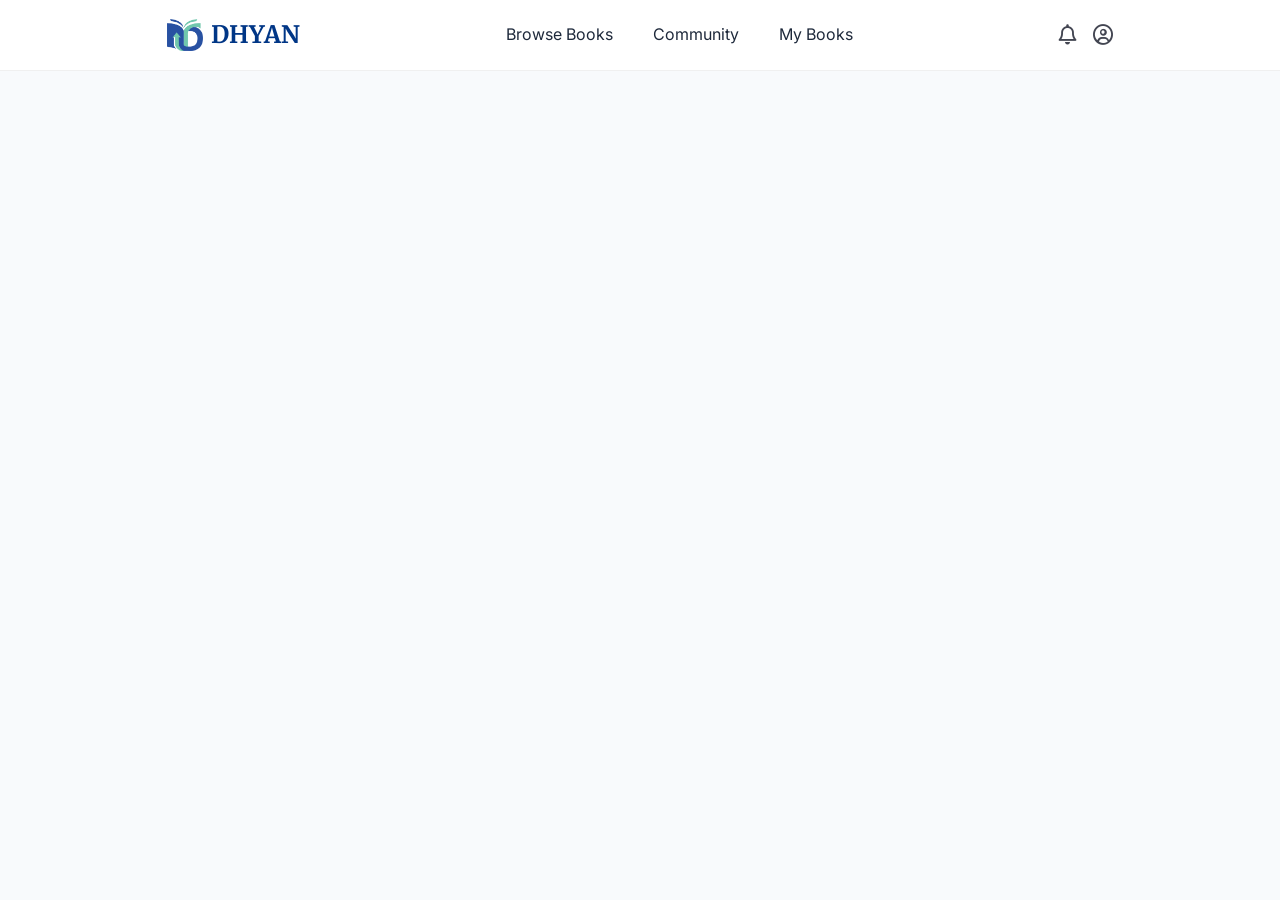
==== pages/index.html @ 80989e43 "created nav bar" ====
<!doctype html>
<html lang="en">
  <head>
    <meta charset="UTF-8" />
    <meta name="viewport" content="width=device-width, initial-scale=1.0" />

    <title>DHYAN</title>

    <!-- Google Fonts -->
    <link rel="preconnect" href="https://fonts.googleapis.com" />
    <link rel="preconnect" href="https://fonts.gstatic.com" crossorigin />
    <link
      href="https://fonts.googleapis.com/css2?family=Inter:wght@400;500;600;700&family=Merriweather:wght@400;700&display=swap"
      rel="stylesheet"
    />

    <!-- Global CSS -->
    <link rel="stylesheet" href="../assets/css/variables.css" />
    <link rel="stylesheet" href="../assets/css/components.css" />

    <!-- Font-awesome -->
    <link
      rel="stylesheet"
      href="https://cdnjs.cloudflare.com/ajax/libs/font-awesome/6.7.2/css/all.min.css"
    />
    <!-- Page CSS -->
    <!-- Example -->
    <!-- <link rel="stylesheet" href="../assets/css/home.css" /> -->
  </head>

  <body>
    <div id="navbar"></div>

    <main class="container"></main>
    <script src="../assets/js/main.js"></script>
  </body>
</html>
---- assets/css/variables.css ----
:root {
  /* Brand Colors */

  --primary-color: #244ea2;
  --secondary-color: #70c7ad;

  /* Background Color */

  --background-color: #f8fafc;
  --surface-color: #ffffff;

  /* Text Colors */

  --text-primary: #1e293b;
  --text-secondary: #64748b;

  /* Status Color */

  --success-color: #22c55e;
  --error-color: #ef4444;
  --warning-color: #f59e0b;

  /* Typography */

  --heading-font: "Merriweather", serif;
  --body-font: "Inter", sans-serif;

  /* Font Size */

  --fs-sm: 14px;
  --fs-md: 16px;
  --fs-lg: 20px;
  --fs-xl: 32px;
  --fs-xxl: 48px;

  /* Spacing */

  --space-xs: 4px;
  --space-sm: 8px;
  --space-md: 16px;
  --space-lg: 24px;
  --space-xl: 32px;
  --space-xxl: 48px;

  /* Border Radius */

  --radius-sm: 8px;
  --radius-md: 12px;
  --radius-lg: 20px;

  /* shadows */

  --shadow-sm: 0 2px 8px rgba(0, 0, 0, 0.08);
  --shadow-md: 0 4px 16px rgba(0, 0, 0, 0.12);
}
---- assets/css/components.css ----
/* CSS Reset */

* {
  margin: 0;
  padding: 0;
  box-sizing: border-box;
}

/* Body */

body {
  font-family: var(--body-font);
  background-color: var(--background-color);
  color: var(--text-primary);
  line-height: 1.6;
}

/* Typorgraphy */

h1,
h2,
h3,
h4,
h5,
h6 {
  font-family: var(--heading-font);
  color: var(--text-primary);
}

p {
  color: var(--text-secondary);
}

/* Links */
a {
  text-decoration: none;
  color: inherit;
}

/* Buttons */
.btn-primary {
  background-color: var(--primary-color);
  color: white;
  border: none;
  padding: 12px 24px;
  border-radius: var(--radius-md);
  cursor: pointer;
  transition: 0.3s;
}

.btn-primary:hover {
  opacity: 0.9;
}

.btn-secondary {
  background-color: var(--secondary-color);
  color: white;
  border: none;
  padding: 12px 24px;
  border-radius: var(--radius-md);
  cursor: pointer;
}

/* Inputs */

.input-field {
  width: 100%;
  padding: 12px;
  border: 1px solid #ddd;
  border-radius: var(--radius-sm);
  font-size: var(--fs-md);
}

/* Card*/

.card {
  background: var(--surface-color);
  border-radius: var(--radius-md);
  box-shadow: var(--shadow-sm);
  padding: var(--space-lg);
}

/* Navbar */
.navbar {
  background-color: #f9f9ff;
}

.navbar .container {
  display: flex;
  justify-content: space-around;
  align-items: center;
  padding: 1rem 4rem;
  background-color: #ffffff;
  border-bottom: 1px solid #f0f0f0;
  font-family: "Inter", sans-serif;
}

.navbar .container .brand {
  display: flex;
  align-items: center;
  gap: 8px;
}

.navbar .container .brand img {
  height: 32px;
  width: auto;
}

.navbar .container .brand .brand-name {
  text-align: center;
  font-weight: bold;
  font-family: Merriweather;
  font-size: 24px;
  color: #003686;
}

.navbar .container .nav-links {
  display: flex;
  list-style: none;
  gap: 40px;
  padding: 0px;
  margin: 0;
}

.navbar .container .nav-links li a {
  transition: 0.1s ease;
}

.navbar .container .nav-links li a:hover {
  font-weight: 500;
  color: #003686;
}

.navbar .container .nav-actions {
  display: flex;
  align-items: center;
  gap: 16px;
}

.navbar .container .nav-actions .notifications,
.navbar .container .nav-actions .profile {
  background: none;
  border: none;
  padding: 0;
}

.navbar .container .nav-actions .notifications i,
.navbar .container .nav-actions .profile i {
  font-size: 20px;
  color: #434652;
  transition: color 0.2s ease;
}

.navbar .container .nav-actions .notifications i:hover,
.navbar .container .nav-actions .profile i:hover {
  scale: calc(1.1);
}
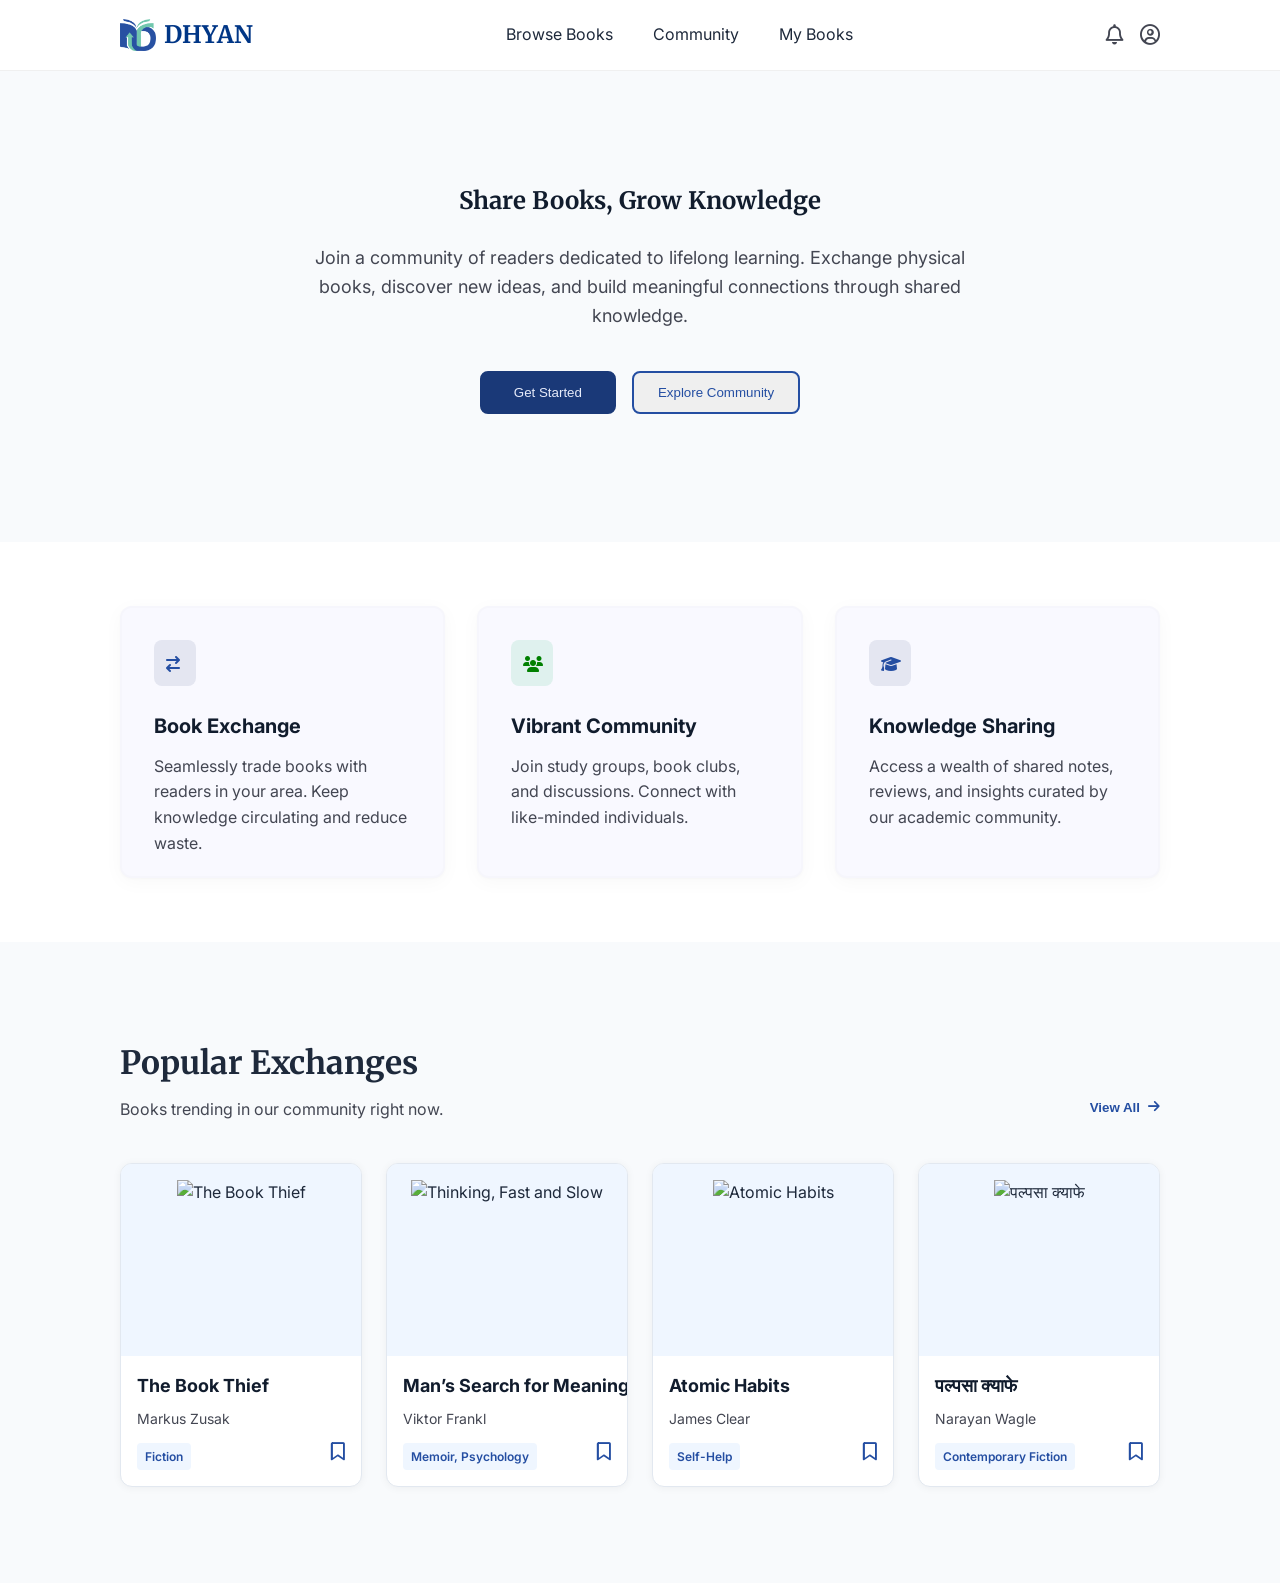
==== commit 04eba973: "Html for Home Page" ====
--- a/pages/index.html
+++ b/pages/index.html
@@ -23,15 +23,147 @@
       rel="stylesheet"
       href="https://cdnjs.cloudflare.com/ajax/libs/font-awesome/6.7.2/css/all.min.css"
     />
-    <!-- Page CSS -->
-    <!-- Example -->
-    <!-- <link rel="stylesheet" href="../assets/css/home.css" /> -->
+
+    <link rel="stylesheet" href="../assets/css/home.css" />
   </head>
 
   <body>
     <div id="navbar"></div>
 
-    <main class="container"></main>
+    <main class="main-container">
+      <!-- hero section -->
+      <section class="hero">
+        <h1>Share Books, Grow Knowledge</h1>
+        <div class="text-wrapper">
+          <p>
+            Join a community of readers dedicated to lifelong learning. Exchange
+            physical books, discover new ideas, and build meaningful connections
+            through shared knowledge.
+          </p>
+        </div>
+        <div class="hero-buttons">
+          <button class="get-started">Get Started</button>
+          <button class="community">Explore Community</button>
+        </div>
+      </section>
+
+      <!-- Features Section -->
+      <section class="feature-section">
+        <div class="feature-wrapper">
+          <!-- Feature 1 -->
+          <div class="feature">
+            <div class="icon-container1">
+              <i class="fa-solid fa-arrow-right-arrow-left"></i>
+            </div>
+            <h3>Book Exchange</h3>
+            <p>
+              Seamlessly trade books with readers in your area. Keep knowledge
+              circulating and reduce waste.
+            </p>
+          </div>
+
+          <!-- Feature 2 -->
+          <div class="feature">
+            <div class="icon-container2">
+              <i class="fa-solid fa-users"></i>
+            </div>
+            <h3>Vibrant Community</h3>
+            <p>
+              Join study groups, book clubs, and discussions. Connect with
+              like-minded individuals.
+            </p>
+          </div>
+
+          <!-- Feature 3 -->
+          <div class="feature">
+            <div class="icon-container3">
+              <i class="fa-solid fa-graduation-cap"></i>
+            </div>
+            <h3>Knowledge Sharing</h3>
+            <p>
+              Access a wealth of shared notes, reviews, and insights curated by
+              our academic community.
+            </p>
+          </div>
+        </div>
+      </section>
+
+      <!-- Popular Books Section -->
+      <section class="popular-books">
+        <div class="popular-books-container">
+          <div class="heading-container">
+            <div class="heading-text">
+              <h2>Popular Exchanges</h2>
+              <p>Books trending in our community right now.</p>
+            </div>
+            <button class="view-all">
+              View All <i class="fa-solid fa-arrow-right"></i>
+            </button>
+          </div>
+
+          <div class="bookCards-container">
+            <div class="card">
+              <div class="image-wrapper">
+                <img src="../assets/images/card1.png" alt="The Book Thief" />
+              </div>
+              <div class="book-info">
+                <h4>The Book Thief</h4>
+                <span class="author">Markus Zusak</span>
+                <div class="last">
+                  <span class="genre">Fiction</span>
+                  <button><i class="fa-regular fa-bookmark"></i></button>
+                </div>
+              </div>
+            </div>
+
+            <div class="card">
+              <div class="image-wrapper">
+                <img
+                  src="../assets/images/card2.png"
+                  alt="Thinking, Fast and Slow"
+                />
+              </div>
+              <div class="book-info">
+                <h4>Man’s Search for Meaning</h4>
+                <span class="author"> Viktor Frankl</span>
+                <div class="last">
+                  <span class="genre">Memoir, Psychology</span>
+                  <button><i class="fa-regular fa-bookmark"></i></button>
+                </div>
+              </div>
+            </div>
+
+            <div class="card">
+              <div class="image-wrapper">
+                <img src="../assets/images/card3.png" alt="Atomic Habits" />
+              </div>
+              <div class="book-info">
+                <h4>Atomic Habits</h4>
+                <span class="author">James Clear</span>
+                <div class="last">
+                  <span class="genre">Self-Help</span>
+                  <button><i class="fa-regular fa-bookmark"></i></button>
+                </div>
+              </div>
+            </div>
+
+            <div class="card">
+              <div class="image-wrapper">
+                <img src="../assets/images/card4.png" alt="पल्पसा क्याफे" />
+              </div>
+              <div class="book-info">
+                <h4>पल्पसा क्याफे</h4>
+                <span class="author">Narayan Wagle</span>
+                <div class="last">
+                  <span class="genre">Contemporary Fiction</span>
+                  <button><i class="fa-regular fa-bookmark"></i></button>
+                </div>
+              </div>
+            </div>
+          </div>
+        </div>
+      </section>
+    </main>
     <script src="../assets/js/main.js"></script>
   </body>
 </html>
--- a/assets/css/components.css
+++ b/assets/css/components.css
@@ -83,16 +83,22 @@
 /* Navbar */
 .navbar {
   background-color: #f9f9ff;
+  position: fixed;
+  width: 100%;
+  overflow-y: hidden;
+  top: 0;
+  z-index: 1;
 }
 
 .navbar .container {
   display: flex;
-  justify-content: space-around;
+  justify-content: space-between;
   align-items: center;
   padding: 1rem 4rem;
   background-color: #ffffff;
   border-bottom: 1px solid #f0f0f0;
   font-family: "Inter", sans-serif;
+  padding: 16px 120px;
 }
 
 .navbar .container .brand {
@@ -153,5 +159,49 @@
 
 .navbar .container .nav-actions .notifications i:hover,
 .navbar .container .nav-actions .profile i:hover {
+  color: #003686;
+  font-weight: 500;
   scale: calc(1.1);
 }
+
+.navbar .container .nav-actions .notifications {
+  position: relative;
+}
+
+.navbar .container .nav-actions .notification-number {
+  position: absolute;
+  background: red;
+  border-radius: 50%;
+  height: 14px;
+  width: 14px;
+  color: white;
+  display: flex;
+  justify-content: center;
+  font-size: 10px;
+  align-items: center;
+}
+
+/* Responsive CSS */
+@media (max-width: 768px) {
+  .navbar .container {
+    padding: 16px 24px;
+  }
+
+  .navbar .container .nav-links {
+    display: none;
+  }
+
+  .navbar .container .nav-actions {
+    gap: 12px;
+  }
+}
+
+@media (max-width: 480px) {
+  .navbar .container {
+    padding: 12px 16px;
+  }
+
+  .navbar .container .brand .brand-name {
+    font-size: 20px;
+  }
+}
--- a/assets/css/home.css
+++ b/assets/css/home.css
@@ -0,0 +1,366 @@
+.main-container {
+  box-sizing: border-box;
+  margin-top: 54px;
+  background-color: #f8fafc;
+}
+.main-container .hero {
+  padding: 128px 120px;
+}
+
+.main-container .hero h1 {
+  text-align: center;
+  color: #111c2d;
+}
+
+.main-container .hero .text-wrapper {
+  margin-top: 24px;
+  width: 668px;
+  margin-left: auto;
+  margin-right: auto;
+  margin-top: 24px;
+  margin-bottom: 40px;
+  max-width: 100%;
+  box-sizing: border-box;
+  text-align: center;
+}
+
+.main-container .hero .text-wrapper p {
+  font-family: inter;
+  font-size: 18px;
+  color: #434652;
+}
+
+.main-container .hero .hero-buttons {
+  display: flex;
+  justify-content: center;
+  align-items: center;
+  gap: 16px;
+  flex-wrap: wrap;
+}
+
+.main-container .hero .hero-buttons .get-started {
+  background-color: #1a3978;
+  color: #e6ebfa;
+  padding: 12px 32px;
+  border-radius: 8px;
+  border: solid 2px #1a3978;
+  transition: 0.5s ease;
+}
+
+.main-container .hero .hero-buttons .get-started:hover {
+  background-color: #244ea2;
+  border: 2px solid #244ea2;
+}
+
+.main-container .hero .hero-buttons .community {
+  border: solid 2px #244ea2;
+  border-radius: 8px;
+  padding: 12px 24px;
+  color: #244ea2;
+}
+
+/* Features Section */
+.feature-section {
+  background-color: #ffffff;
+  padding: 64px 120px;
+  display: flex;
+  justify-content: center;
+}
+
+.feature-section .feature-wrapper {
+  display: flex;
+  gap: 32px;
+  max-width: 1100px;
+  width: 100%;
+  box-sizing: border-box;
+  flex-wrap: wrap;
+}
+
+.feature-section .feature-wrapper .feature {
+  flex: 1;
+  padding: 32px;
+  height: 272px;
+  width: 325px;
+  background-color: #f9f9ff;
+  border-radius: 12px;
+  padding: 32px;
+  box-shadow:
+    0 4px 20px rgba(0, 0, 0, 0.03),
+    0 1px 3px rgba(0, 0, 0, 0.02);
+  border: 2px solid rgba(0, 0, 0, 0.01);
+  display: flex;
+  flex-direction: column;
+  align-items: flex-start;
+  transition:
+    transform 0.25s cubic-bezier(0.4, 0, 0.2, 1),
+    box-shadow 0.25s cubic-bezier(0.4, 0, 0.2, 1);
+}
+
+.feature-section .feature-wrapper .feature:hover {
+  transform: translateY(-2px);
+  box-shadow:
+    0 12px 24px rgba(0, 0, 0, 0.06),
+    0 4px 8px rgba(0, 0, 0, 0.04);
+}
+
+.feature-section .feature-wrapper .feature .icon-container1,
+.feature-section .feature-wrapper .feature .icon-container2,
+.feature-section .feature-wrapper .feature .icon-container3 {
+  margin-bottom: 12px;
+  background-color: #e4e6f1;
+  padding: 12px;
+  border-radius: 8px;
+  height: 46px;
+  width: 42px;
+}
+
+.feature-section .feature-wrapper .feature .icon-container1 i,
+.feature-section .feature-wrapper .feature .icon-container3 i {
+  color: #244ea2;
+}
+
+.feature-section .feature-wrapper .feature .icon-container2 {
+  background-color: #dff1ee;
+}
+
+.feature-section .feature-wrapper .feature .icon-container2 i {
+  color: green;
+}
+
+.feature-section .feature-wrapper .feature h3 {
+  margin-top: 12px;
+  margin-bottom: 12px;
+  color: #111c2d;
+  font-size: 20px;
+  font-family: inter;
+}
+
+.feature-section .feature-wrapper .feature p {
+  max-width: 256px;
+  box-sizing: border-box;
+  color: #434652;
+  font-size: 16px;
+  text-align: left;
+}
+
+/* Popular Books Section */
+.popular-books {
+  padding: 96px 120px;
+  display: flex;
+  justify-content: center;
+}
+
+.popular-books .popular-books-container {
+  box-sizing: border-box;
+  max-width: 1100px;
+  width: 100%;
+}
+
+.popular-books .popular-books-container .heading-container {
+  display: flex;
+  justify-content: space-between;
+  align-items: flex-end;
+  margin-bottom: 40px;
+}
+
+.popular-books .popular-books-container .heading-container .heading-text h2 {
+  font-family: Merriweather;
+  font-size: 32px;
+  margin-bottom: 8px;
+}
+
+.popular-books .popular-books-container .heading-container .heading-text p {
+  margin: 0;
+  color: #434652;
+  font-size: 16px;
+}
+
+.popular-books .popular-books-container .heading-container .view-all {
+  background: none;
+  border: none;
+  color: #244ea2;
+  font-weight: 600;
+  cursor: pointer;
+  display: flex;
+  align-items: center;
+  gap: 8px;
+  padding: 8px 0;
+}
+
+.popular-books .popular-books-container .bookCards-container {
+  display: grid;
+  grid-template-columns: repeat(auto-fit, minmax(240px, 1fr));
+  gap: 24px;
+}
+
+.popular-books .popular-books-container .bookCards-container .card {
+  background: #ffffff;
+  border-radius: 12px;
+  border: 1px solid #e2e8f0;
+  overflow: hidden;
+  box-shadow: 0 1px 9px rgba(0, 0, 0, 0.05);
+  display: flex;
+  flex-direction: column;
+  padding: 0;
+  transition: 0.3s ease;
+}
+
+.popular-books .popular-books-container .bookCards-container .card:hover {
+  transform: translatey(-4px);
+  box-shadow:
+    0 10px 25px -5px rgba(0, 0, 0, 0.1),
+    0 8px 10px -6px rgba(0, 0, 0, 0.1);
+}
+
+.popular-books-container .bookCards-container .card .image-wrapper {
+  position: relative;
+  background-color: #eff6ff;
+  height: 192px;
+  display: flex;
+  justify-content: center;
+  align-items: center;
+  width: 100%;
+}
+
+.popular-books-container .bookCards-container .card .image-wrapper img {
+  height: 160px;
+  max-width: 100%;
+  object-fit: contain;
+}
+
+.popular-books-container .bookCards-container .card .book-info {
+  padding: 16px;
+  display: flex;
+  flex-direction: column;
+  gap: 4px;
+}
+
+.popular-books-container .bookCards-container .card .book-info h4 {
+  margin: 0;
+  font-size: 18px;
+  font-family: Inter, sans-serif;
+  color: #111c2d;
+  text-align: left;
+  white-space: nowrap;
+  margin-bottom: 4px;
+}
+.popular-books-container .bookCards-container .card .book-info .author {
+  font-size: 14px;
+  color: #434652;
+}
+
+.popular-books-container .bookCards-container .card .book-info .last {
+  display: flex;
+  align-items: center;
+  justify-content: space-between;
+}
+
+.popular-books-container .bookCards-container .card .book-info .last button {
+  border: none;
+  background-color: white;
+}
+
+.popular-books-container .bookCards-container .card .book-info .last i {
+  color: #244ea2;
+  font-size: 18px;
+  transition: 0.3s ease;
+}
+
+.popular-books-container .bookCards-container .card .book-info .last i:hover {
+  color: #eab308;
+  transform: scale(1.1);
+}
+.popular-books-container .bookCards-container .card .book-info .genre {
+  font-size: 12px;
+  color: #244ea2;
+  background-color: #eff6ff;
+  padding: 4px 8px;
+  border-radius: 4px;
+  align-self: flex-start;
+  margin-top: 8px;
+  font-weight: 600;
+}
+
+/* Responsive CSS */
+
+@media (max-width: 992px) {
+  .main-container .hero,
+  .feature-section,
+  .popular-books {
+    padding: 64px 40px;
+  }
+}
+
+@media (max-width: 768px) {
+  .main-container .hero {
+    padding: 48px 24px;
+  }
+
+  .main-container .hero h1 {
+    font-size: 32px;
+  }
+
+  .main-container .hero .text-wrapper {
+    width: 100%;
+    margin-bottom: 32px;
+  }
+
+  .main-container .hero .text-wrapper p {
+    font-size: 16px;
+  }
+
+  .feature-section {
+    padding: 48px 24px;
+  }
+
+  .feature-section .feature-wrapper {
+    gap: 20px;
+  }
+
+  .feature-section .feature-wrapper .feature {
+    width: 100%;
+    height: auto;
+    min-width: 100%;
+  }
+
+  .feature-section .feature-wrapper .feature p {
+    max-width: 100%;
+  }
+
+  .popular-books {
+    padding: 48px 24px;
+  }
+
+  .popular-books .popular-books-container .heading-container {
+    flex-direction: column;
+    align-items: flex-start;
+    gap: 16px;
+    margin-bottom: 24px;
+  }
+
+  .popular-books .popular-books-container .heading-container .heading-text h2 {
+    font-size: 26px;
+  }
+
+  .popular-books .popular-books-container .bookCards-container {
+    grid-template-columns: repeat(auto-fit, minmax(200px, 1fr));
+    gap: 16px;
+  }
+}
+
+@media (max-width: 480px) {
+  .main-container .hero h1 {
+    font-size: 26px;
+  }
+
+  .main-container .hero .hero-buttons {
+    flex-direction: column;
+    width: 100%;
+  }
+
+  .main-container .hero .hero-buttons .get-started,
+  .main-container .hero .hero-buttons .community {
+    width: 100%;
+    text-align: center;
+  }
+}
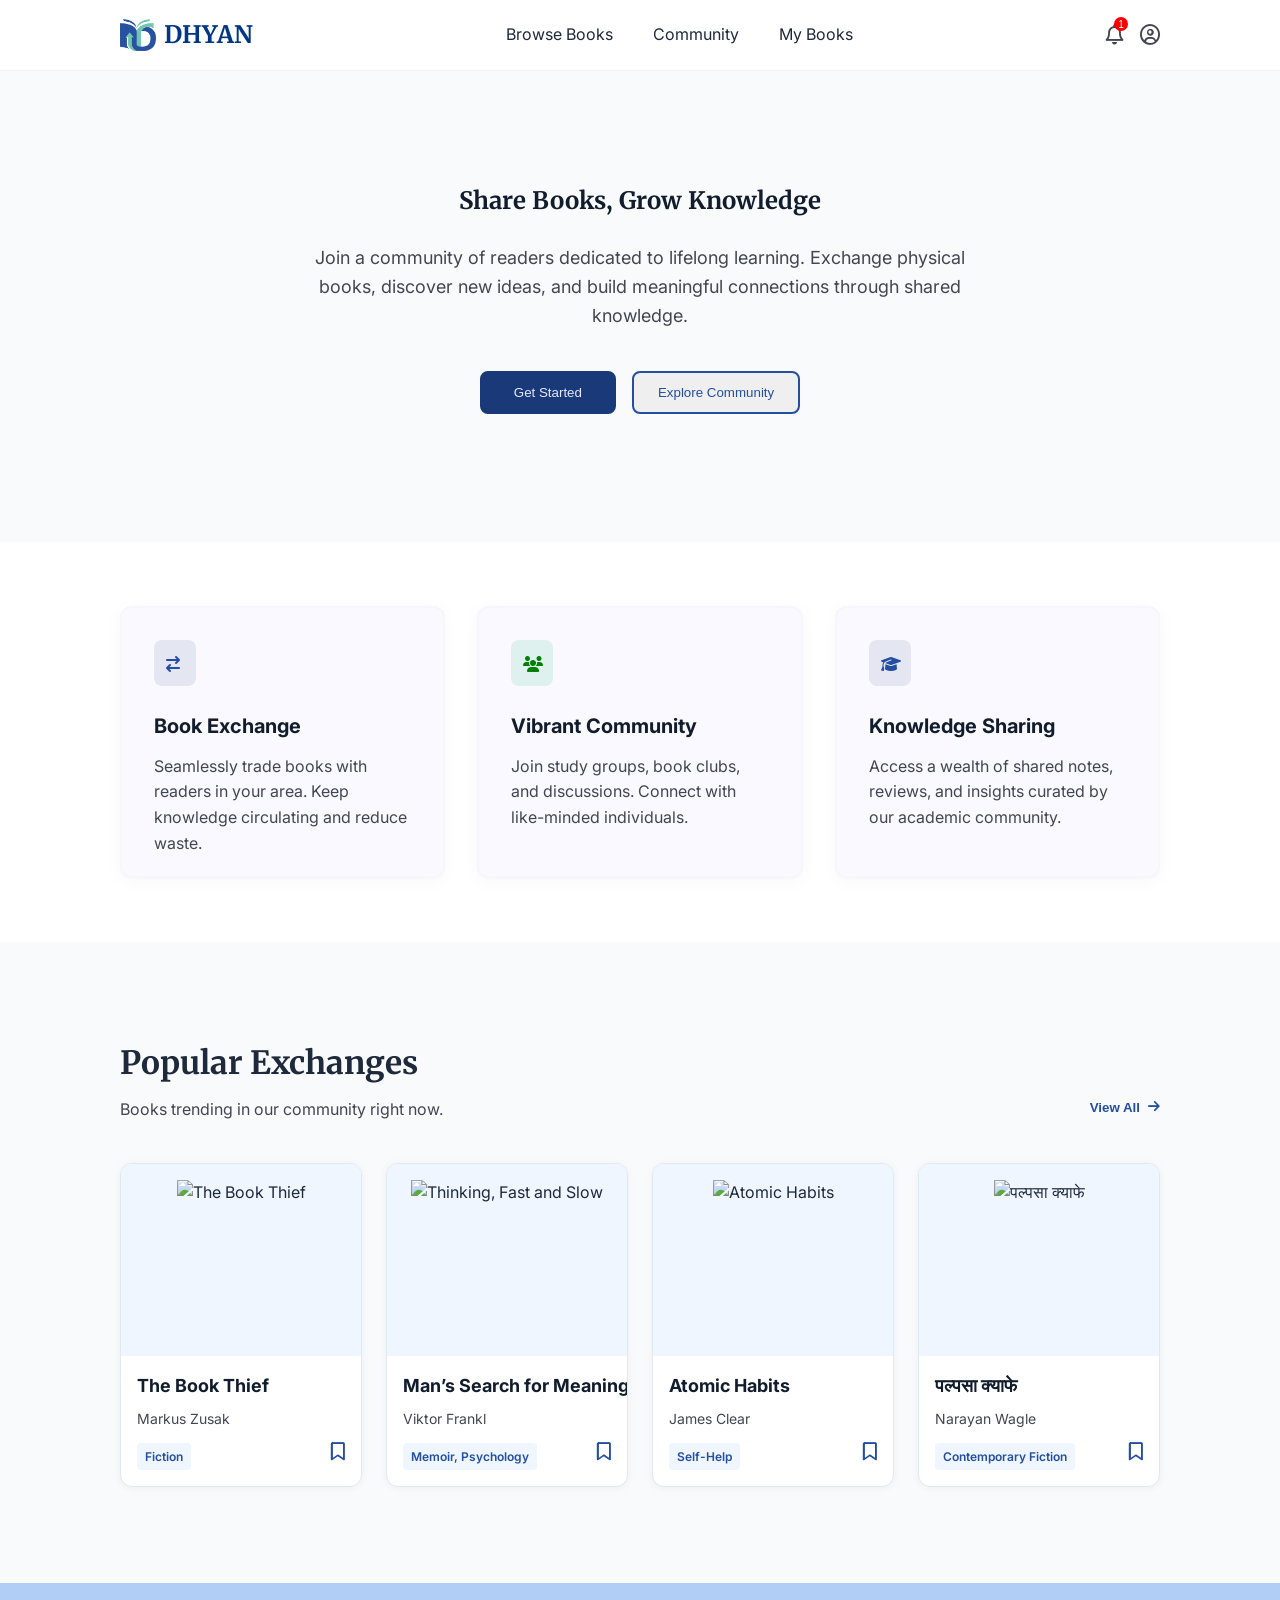
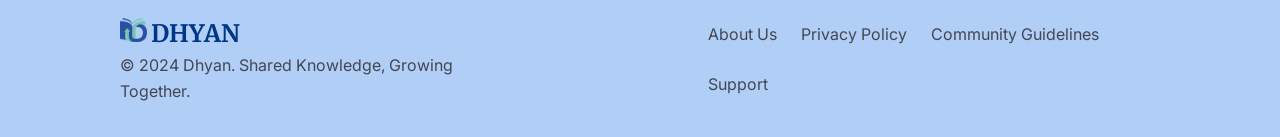
==== commit 7319c24b: "added footer to the home page" ====
--- a/pages/index.html
+++ b/pages/index.html
@@ -28,6 +28,7 @@
   </head>
 
   <body>
+    <!-- Header/Navbar -->
     <div id="navbar"></div>
 
     <main class="main-container">
@@ -163,6 +164,9 @@
           </div>
         </div>
       </section>
+
+      <!-- Footer -->
+      <div id="footer"></div>
     </main>
     <script src="../assets/js/main.js"></script>
   </body>
--- a/assets/css/components.css
+++ b/assets/css/components.css
@@ -37,42 +37,7 @@
   color: inherit;
 }
 
-/* Buttons */
-.btn-primary {
-  background-color: var(--primary-color);
-  color: white;
-  border: none;
-  padding: 12px 24px;
-  border-radius: var(--radius-md);
-  cursor: pointer;
-  transition: 0.3s;
-}
-
-.btn-primary:hover {
-  opacity: 0.9;
-}
-
-.btn-secondary {
-  background-color: var(--secondary-color);
-  color: white;
-  border: none;
-  padding: 12px 24px;
-  border-radius: var(--radius-md);
-  cursor: pointer;
-}
-
-/* Inputs */
-
-.input-field {
-  width: 100%;
-  padding: 12px;
-  border: 1px solid #ddd;
-  border-radius: var(--radius-sm);
-  font-size: var(--fs-md);
-}
-
 /* Card*/
-
 .card {
   background: var(--surface-color);
   border-radius: var(--radius-md);
@@ -141,6 +106,7 @@
   display: flex;
   align-items: center;
   gap: 16px;
+  position: relative;
 }
 
 .navbar .container .nav-actions .notifications,
@@ -164,12 +130,10 @@
   scale: calc(1.1);
 }
 
-.navbar .container .nav-actions .notifications {
-  position: relative;
-}
-
 .navbar .container .nav-actions .notification-number {
   position: absolute;
+  right: 32px;
+  bottom: 14px;
   background: red;
   border-radius: 50%;
   height: 14px;
@@ -205,3 +169,87 @@
     font-size: 20px;
   }
 }
+
+/* Footer */
+.footer-container {
+  padding: 32px 120px;
+  background-color: #b1cff6;
+  display: flex;
+  justify-content: center;
+  box-sizing: border-box;
+}
+.footer-container .footer {
+  display: flex;
+  justify-content: space-between;
+  align-items: center;
+  max-width: 1100px;
+  gap: 200px;
+  width: 100%;
+}
+.footer-container .footer .footer-left img {
+  height: 24px;
+  width: auto;
+}
+
+.footer-container .footer .footer-left span {
+  text-align: center;
+  font-weight: bold;
+  font-family: Merriweather;
+  font-size: 24px;
+  color: #003686;
+}
+
+.footer-container .footer .footer-left p {
+  color: #434652;
+  font-size: 16px;
+}
+
+.footer-container .footer .footer-right .nav-links {
+  display: flex;
+  list-style: none;
+  padding: 0;
+  margin: 0;
+  gap: 24px;
+  flex-wrap: wrap;
+}
+
+.footer-container .footer .footer-right .nav-links ul li {
+  color: #434652;
+  font-size: 12px;
+  font-family: Inter, sans-serif;
+  font-weight: 600;
+}
+
+.footer-right .nav-links .nav-item {
+  color: #434652;
+  transition: color 0.2s ease;
+}
+
+.footer-right .nav-links .nav-item:hover {
+  color: #18191f;
+  font-weight: 400;
+}
+
+/* Footer Resposive CSS */
+@media (max-width: 768px) {
+  .footer-container {
+    padding: 32px 24px;
+  }
+
+  .footer-container .footer {
+    flex-direction: column;
+    align-items: flex-start;
+    gap: 24px;
+  }
+
+  .footer-container .footer .footer-right .nav-links {
+    gap: 16px 24px;
+  }
+}
+
+@media (max-width: 480px) {
+  .footer-container .footer .footer-right .nav-links {
+    flex-direction: column;
+    gap: 12px;
+  }
+}
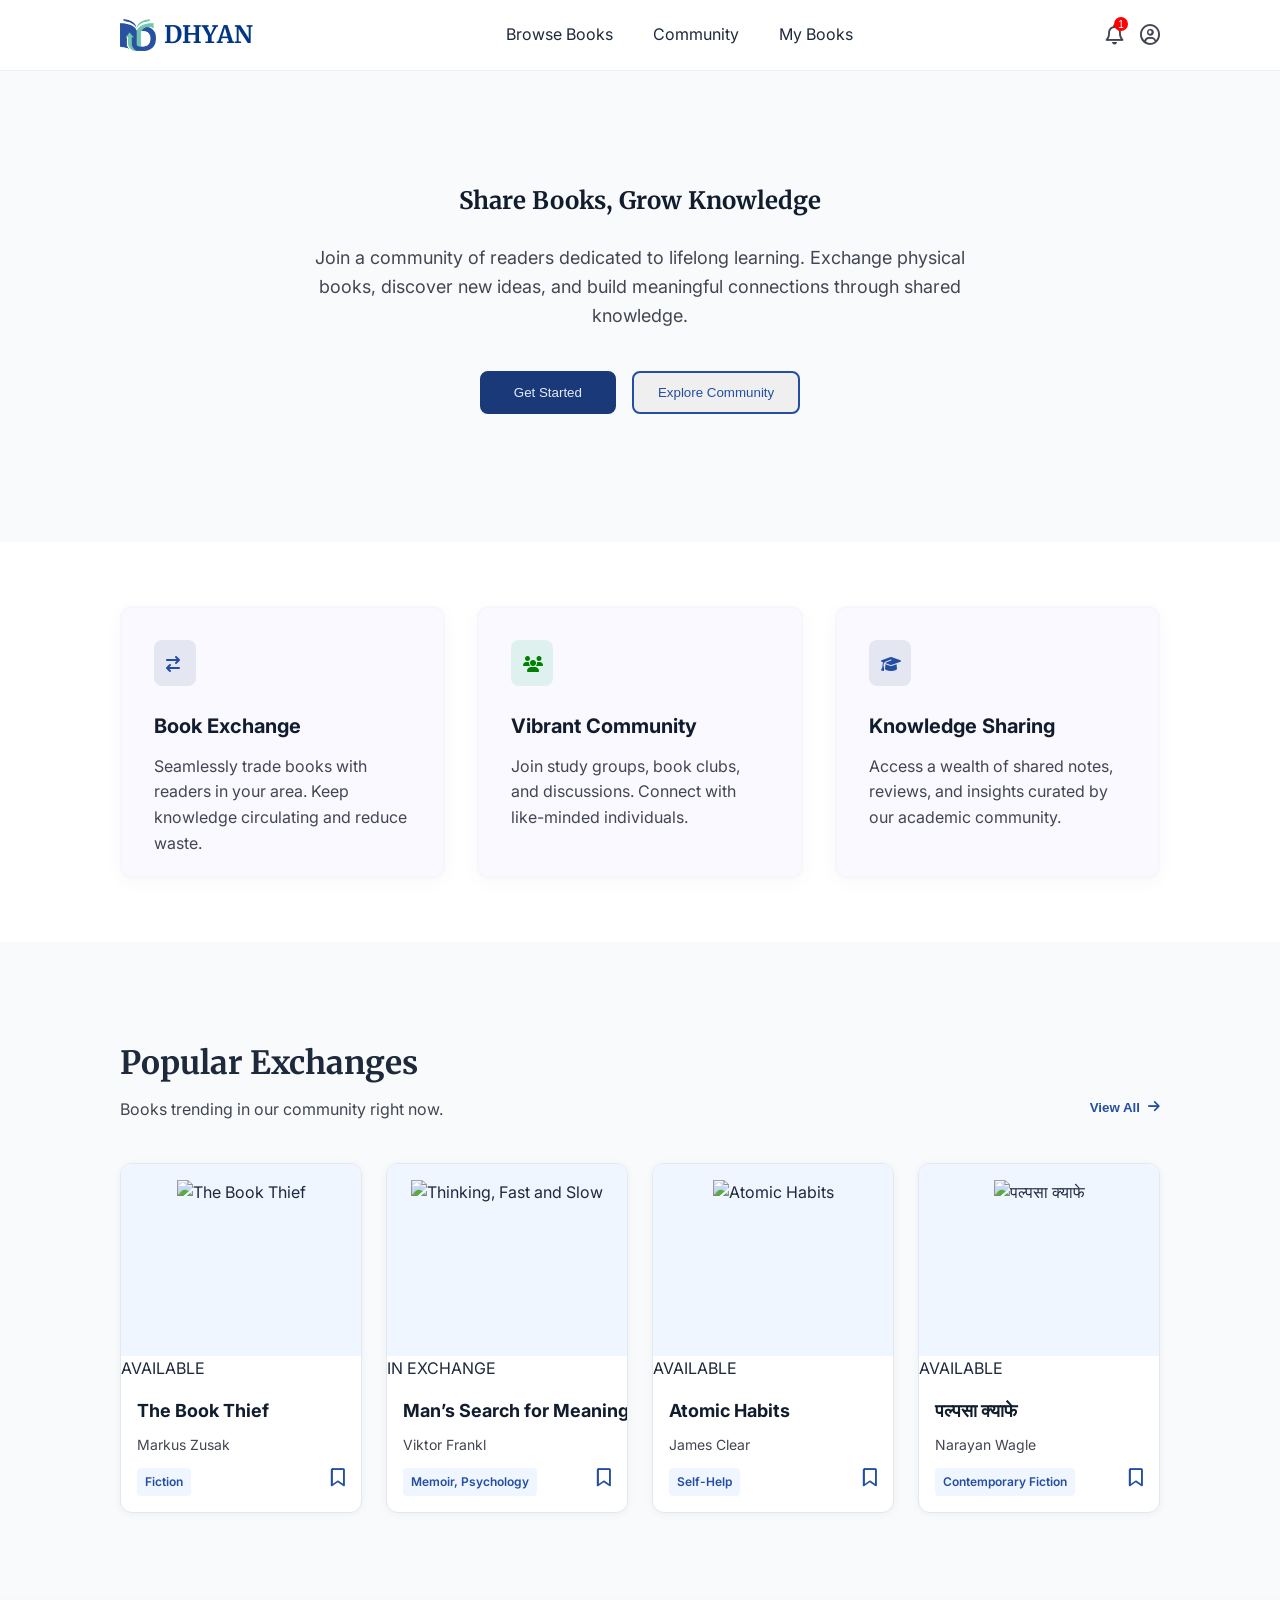
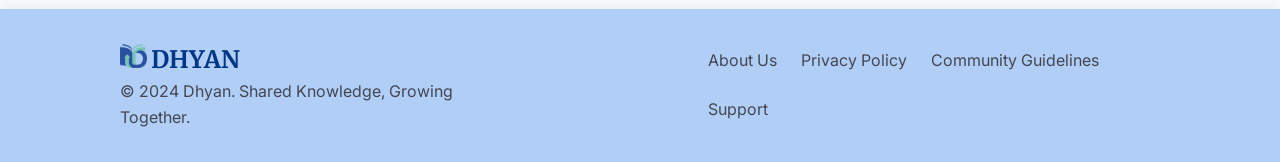
==== commit 46630768: "added some forgotten parts" ====
--- a/pages/index.html
+++ b/pages/index.html
@@ -107,6 +107,7 @@
               <div class="image-wrapper">
                 <img src="../assets/images/card1.png" alt="The Book Thief" />
               </div>
+              <span class="tag">AVAILABLE</span>
               <div class="book-info">
                 <h4>The Book Thief</h4>
                 <span class="author">Markus Zusak</span>
@@ -124,6 +125,7 @@
                   alt="Thinking, Fast and Slow"
                 />
               </div>
+              <span class="tagEx">IN EXCHANGE</span>
               <div class="book-info">
                 <h4>Man’s Search for Meaning</h4>
                 <span class="author"> Viktor Frankl</span>
@@ -138,6 +140,7 @@
               <div class="image-wrapper">
                 <img src="../assets/images/card3.png" alt="Atomic Habits" />
               </div>
+              <span class="tag">AVAILABLE</span>
               <div class="book-info">
                 <h4>Atomic Habits</h4>
                 <span class="author">James Clear</span>
@@ -152,6 +155,7 @@
               <div class="image-wrapper">
                 <img src="../assets/images/card4.png" alt="पल्पसा क्याफे" />
               </div>
+              <span class="tag">AVAILABLE</span>
               <div class="book-info">
                 <h4>पल्पसा क्याफे</h4>
                 <span class="author">Narayan Wagle</span>
--- a/assets/css/components.css
+++ b/assets/css/components.css
@@ -177,6 +177,7 @@
   display: flex;
   justify-content: center;
   box-sizing: border-box;
+  box-shadow: 0 -4px 12px rgba(0, 0, 0, 0.05);
 }
 .footer-container .footer {
   display: flex;
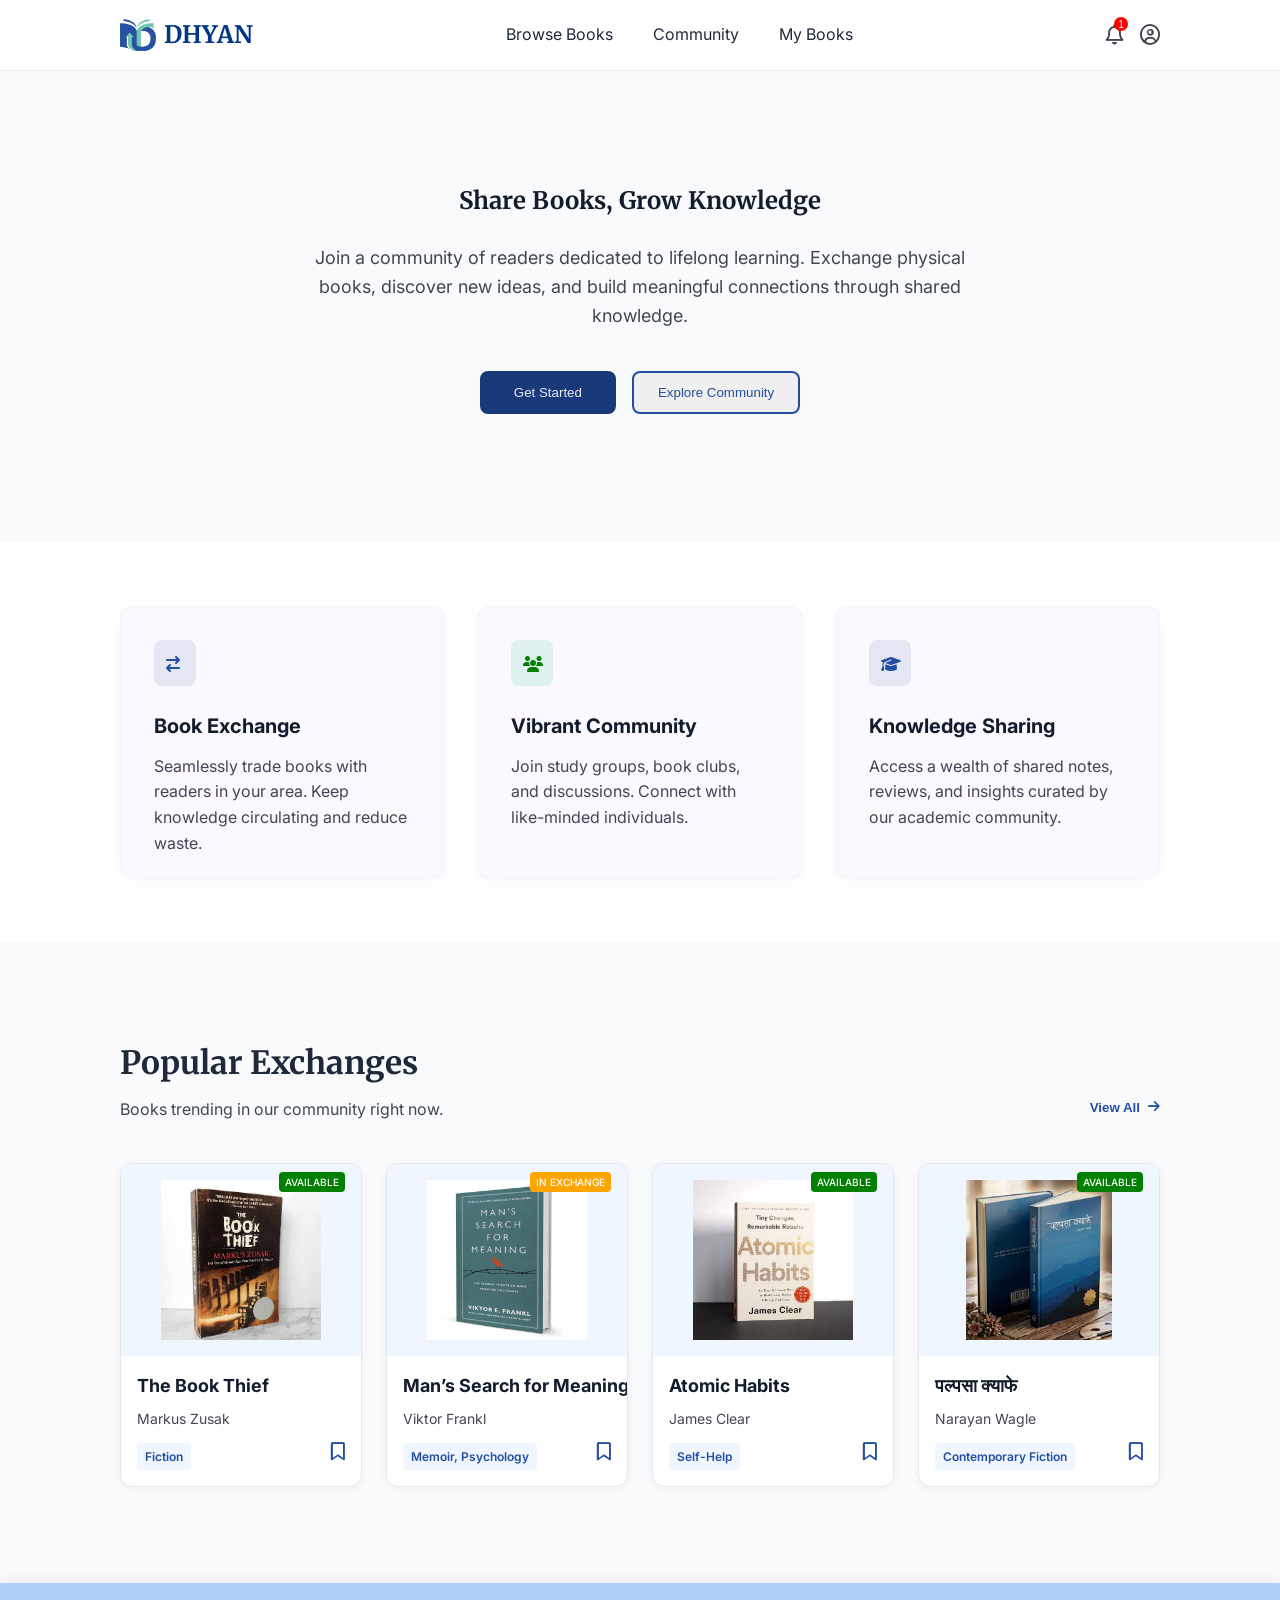
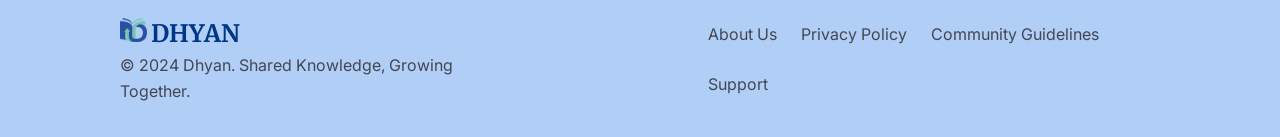
==== commit 53d0f043: "added favicon" ====
--- a/pages/index.html
+++ b/pages/index.html
@@ -5,7 +5,7 @@
     <meta name="viewport" content="width=device-width, initial-scale=1.0" />
 
     <title>DHYAN</title>
-
+    <link rel="icon" type="image/png" href="../assets/icons/logo.png" />
     <!-- Google Fonts -->
     <link rel="preconnect" href="https://fonts.googleapis.com" />
     <link rel="preconnect" href="https://fonts.gstatic.com" crossorigin />
--- a/assets/css/home.css
+++ b/assets/css/home.css
@@ -57,6 +57,10 @@
   border-radius: 8px;
   padding: 12px 24px;
   color: #244ea2;
+}
+
+.main-container .hero .hero-buttons .community:hover {
+  background-color: rgb(228, 255, 228);
 }
 
 /* Features Section */
@@ -203,6 +207,7 @@
   flex-direction: column;
   padding: 0;
   transition: 0.3s ease;
+  position: relative;
 }
 
 .popular-books .popular-books-container .bookCards-container .card:hover {
@@ -220,6 +225,25 @@
   justify-content: center;
   align-items: center;
   width: 100%;
+}
+
+.popular-books-container .bookCards-container .card .tag,
+.popular-books-container .bookCards-container .card .tagEx {
+  display: block;
+  position: absolute;
+  top: 8px;
+  right: 16px;
+  background-color: green;
+  padding: 2px 6px;
+  border-radius: 4px;
+  font-size: 10px;
+  font-family: Inter, sans-serif;
+  color: white;
+  font-weight: 500;
+}
+
+.popular-books-container .bookCards-container .card .tagEx {
+  background-color: orange;
 }
 
 .popular-books-container .bookCards-container .card .image-wrapper img {
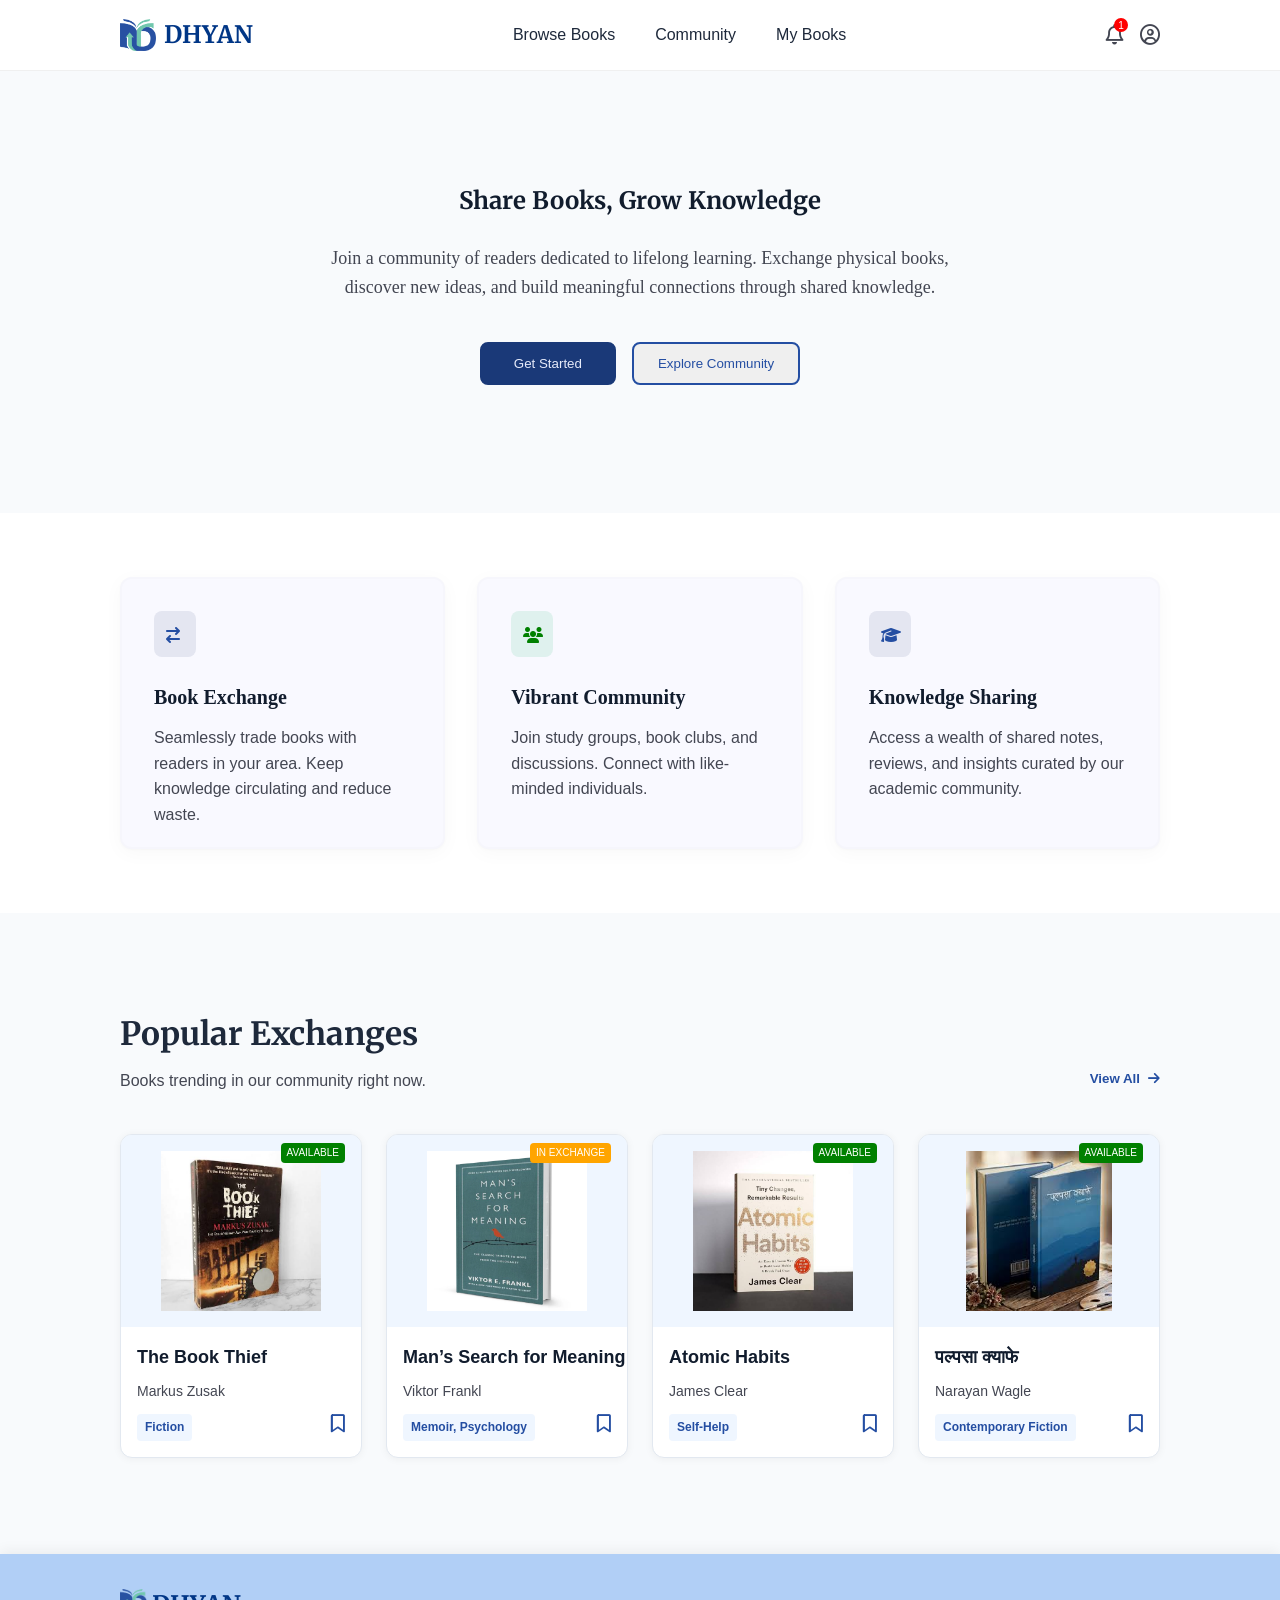
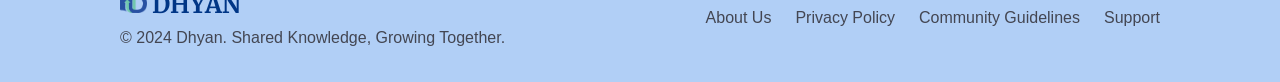
==== commit e4bd4f36: "Added simple changes" ====
--- a/pages/index.html
+++ b/pages/index.html
@@ -10,7 +10,7 @@
     <link rel="preconnect" href="https://fonts.googleapis.com" />
     <link rel="preconnect" href="https://fonts.gstatic.com" crossorigin />
     <link
-      href="https://fonts.googleapis.com/css2?family=Inter:wght@400;500;600;700&family=Merriweather:wght@400;700&display=swap"
+      href="https://fonts.googleapis.com/css2?f amily=Inter:wght@400;500;600;700&family=Merriweather:wght@400;700&display=swap"
       rel="stylesheet"
     />
 
--- a/assets/css/components.css
+++ b/assets/css/components.css
@@ -130,10 +130,13 @@
   scale: calc(1.1);
 }
 
+#notification {
+  position: relative;
+}
 .navbar .container .nav-actions .notification-number {
   position: absolute;
   right: 32px;
-  bottom: 14px;
+  bottom: 13px;
   background: red;
   border-radius: 50%;
   height: 14px;
@@ -254,3 +257,126 @@
     gap: 12px;
   }
 }
+
+/* Sidebar CSS */
+
+.sidebar {
+  width: 242px;
+  height: 100vh;
+  background: #ffffff;
+  border-right: 1px solid #e5e7eb;
+  font-family: "Inter", sans-serif;
+  padding: 24px;
+  background-color: #f0f3ff;
+  position: sticky;
+  top: 0;
+  left: 0;
+  display: flex;
+  flex-direction: column;
+}
+
+.sidebar .sidebar-logo {
+  display: flex;
+  align-items: center;
+  gap: 12px;
+  margin-bottom: 40px;
+  padding: 0 8px;
+}
+
+.sidebar-logo img {
+  height: 42px;
+  width: 46px;
+  object-fit: cover;
+}
+
+.sidebar-logo .logo-text .logo-title {
+  font-size: 24px;
+  color: #003686;
+  font-family: Merriweather;
+}
+
+.sidebar-logo .logo-text .logo-subtitle {
+  font-size: 12px;
+  font-weight: 500;
+  color: #434652;
+}
+
+.sidebar .sidebar-nav {
+  display: flex;
+  flex-direction: column;
+  gap: 4px;
+}
+
+.sidebar .nav-item {
+  display: flex;
+  align-items: center;
+  gap: 12px;
+  padding: 10px 12px;
+  border-radius: 8px;
+  color: #374151;
+  text-decoration: none;
+  font-size: 14px;
+  transition:
+    background 0.15s ease,
+    color 0.15s ease;
+}
+
+.sidebar .nav-item i {
+  width: 18px;
+  text-align: center;
+  color: #9ca3af;
+  transition: color 0.15s ease;
+}
+
+.sidebar .nav-item:hover {
+  background: #244ea2;
+  color: white;
+}
+
+.sidebar .nav-item.active {
+  background: #244ea2;
+  color: #ffffff;
+}
+
+.sidebar:has(.nav-item:hover) .nav-item.active:not(:hover) {
+  background: transparent;
+  color: #374151;
+}
+.sidebar:has(.nav-item:hover) .nav-item.active:not(:hover) i {
+  color: #9ca3af;
+}
+
+.sidebar .nav-item.active i {
+  color: #ffffff;
+}
+
+.sidebar .navigation {
+  display: flex;
+  flex-direction: column;
+  flex: 1;
+  justify-content: space-between;
+}
+
+.sidebar .navigation .sidebar-footer {
+  display: flex;
+  flex-direction: column;
+  gap: 4px;
+  margin-top: auto;
+  padding-top: 16px;
+  border-top: 2px solid #e5e7eb;
+}
+
+.sidebar .navigation .sidebar-footer a {
+  font-size: 14px;
+  padding: 10px 12px;
+}
+
+@media (max-width: 768px) {
+  .sidebar {
+    transform: translateX(-100%);
+    transition: transform 0.25s ease;
+    z-index: 1000;
+    width: 240px;
+    display: none;
+  }
+}
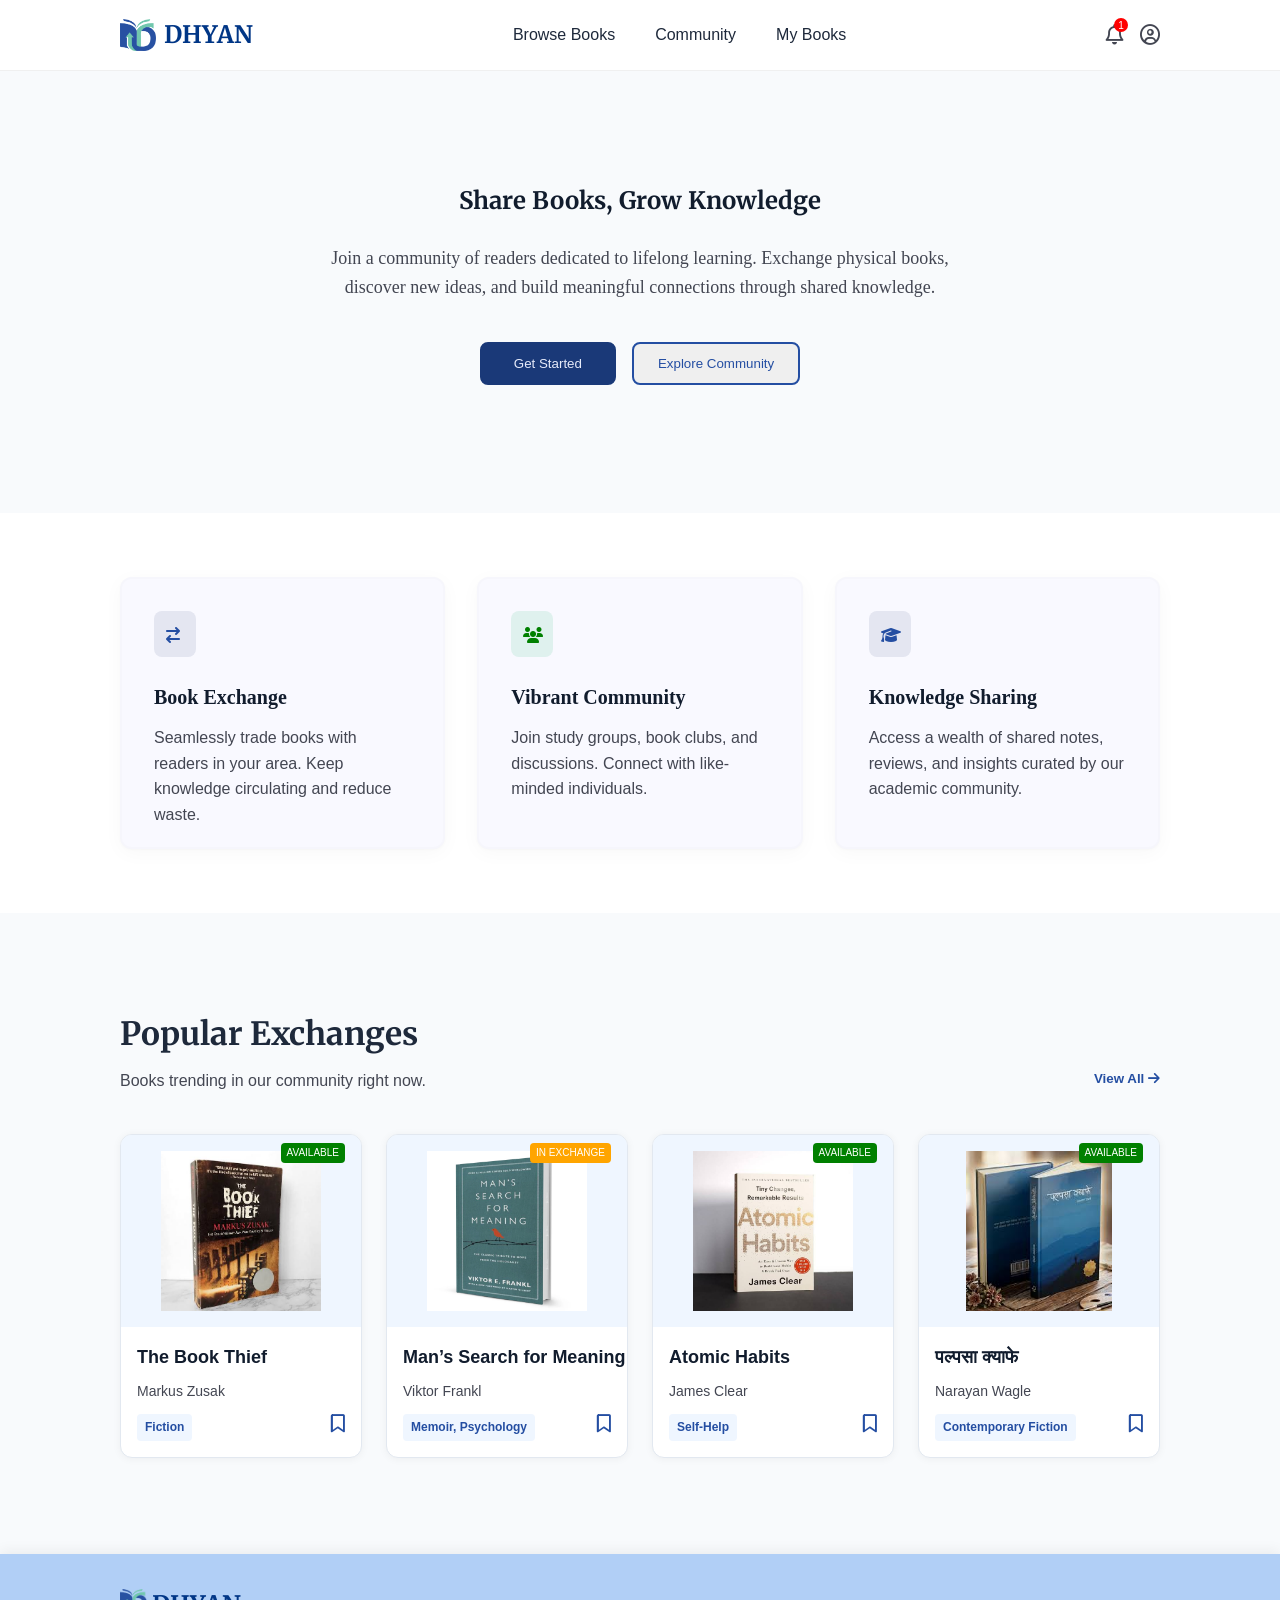
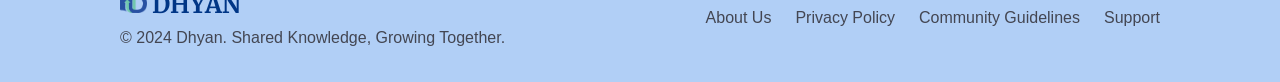
==== commit 2739b4d9: "add index.html" ====
--- a/pages/index.html
+++ b/pages/index.html
@@ -49,9 +49,8 @@
       </section>
 
       <!-- Features Section -->
-      <section class="feature-section">
+      <section class="feature-section" id="services">
         <div class="feature-wrapper">
-          <!-- Feature 1 -->
           <div class="feature">
             <div class="icon-container1">
               <i class="fa-solid fa-arrow-right-arrow-left"></i>
@@ -90,7 +89,7 @@
       </section>
 
       <!-- Popular Books Section -->
-      <section class="popular-books">
+      <section class="popular-books" id="books">
         <div class="popular-books-container">
           <div class="heading-container">
             <div class="heading-text">
@@ -98,7 +97,9 @@
               <p>Books trending in our community right now.</p>
             </div>
             <button class="view-all">
-              View All <i class="fa-solid fa-arrow-right"></i>
+              <a href="../pages/login.html"
+                >View All <i class="fa-solid fa-arrow-right"></i
+              ></a>
             </button>
           </div>
 
--- a/assets/css/variables.css
+++ b/assets/css/variables.css
@@ -53,3 +53,9 @@
   --shadow-sm: 0 2px 8px rgba(0, 0, 0, 0.08);
   --shadow-md: 0 4px 16px rgba(0, 0, 0, 0.12);
 }
+
+:root[data-theme="dark"] {
+  --bg-color: #1a1a2e;
+  --text-color: #f4f6fb;
+  --card-bg: #23233a;
+}
--- a/assets/css/components.css
+++ b/assets/css/components.css
@@ -334,8 +334,9 @@
 }
 
 .sidebar .nav-item.active {
-  background: #244ea2;
-  color: #ffffff;
+  background-color: #244ea2;
+  color: white;
+  border-radius: 8px;
 }
 
 .sidebar:has(.nav-item:hover) .nav-item.active:not(:hover) {
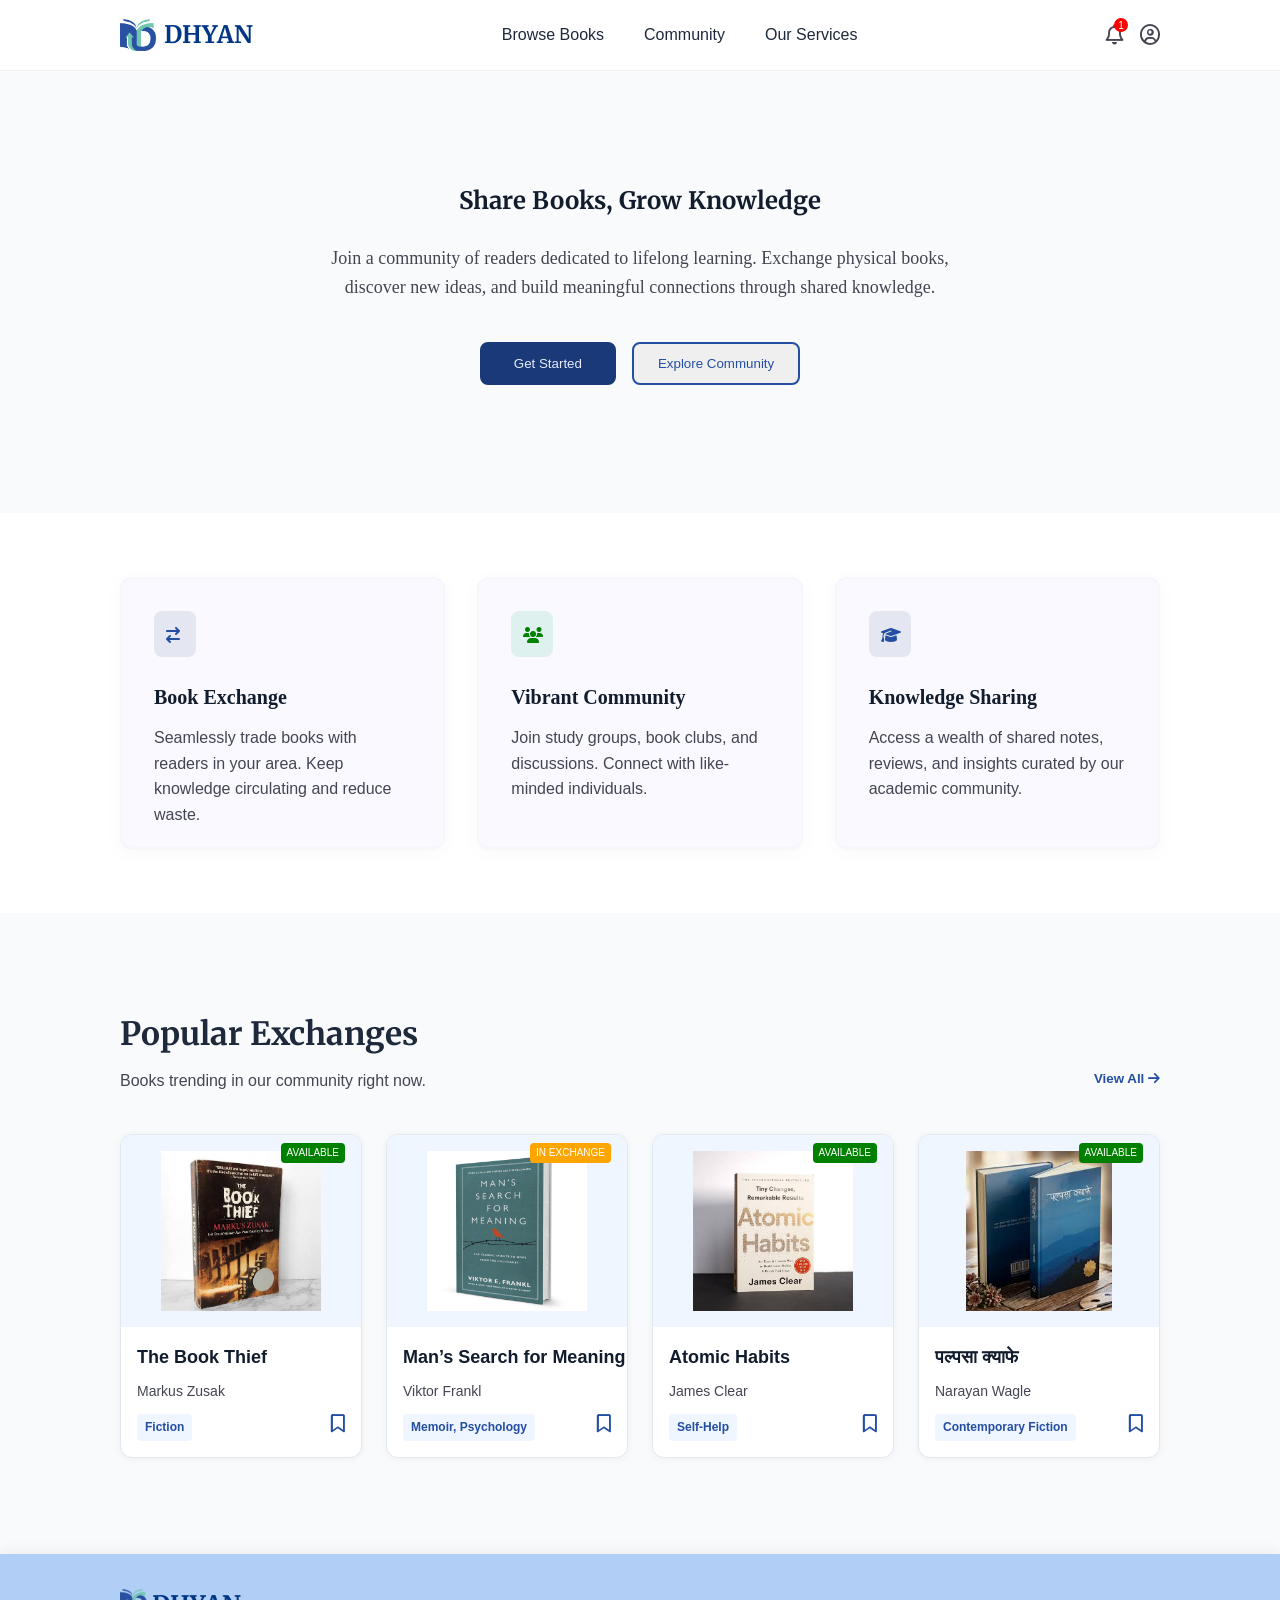
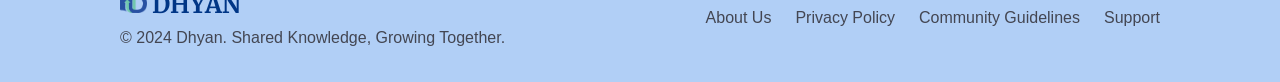
==== commit 3d0a3661: "add index.html" ====
--- a/pages/index.html
+++ b/pages/index.html
@@ -28,11 +28,9 @@
   </head>
 
   <body>
-    <!-- Header/Navbar -->
     <div id="navbar"></div>
 
     <main class="main-container">
-      <!-- hero section -->
       <section class="hero">
         <h1>Share Books, Grow Knowledge</h1>
         <div class="text-wrapper">
@@ -48,7 +46,6 @@
         </div>
       </section>
 
-      <!-- Features Section -->
       <section class="feature-section" id="services">
         <div class="feature-wrapper">
           <div class="feature">
@@ -62,7 +59,6 @@
             </p>
           </div>
 
-          <!-- Feature 2 -->
           <div class="feature">
             <div class="icon-container2">
               <i class="fa-solid fa-users"></i>
@@ -88,7 +84,6 @@
         </div>
       </section>
 
-      <!-- Popular Books Section -->
       <section class="popular-books" id="books">
         <div class="popular-books-container">
           <div class="heading-container">
@@ -170,7 +165,6 @@
         </div>
       </section>
 
-      <!-- Footer -->
       <div id="footer"></div>
     </main>
     <script src="../assets/js/main.js"></script>
